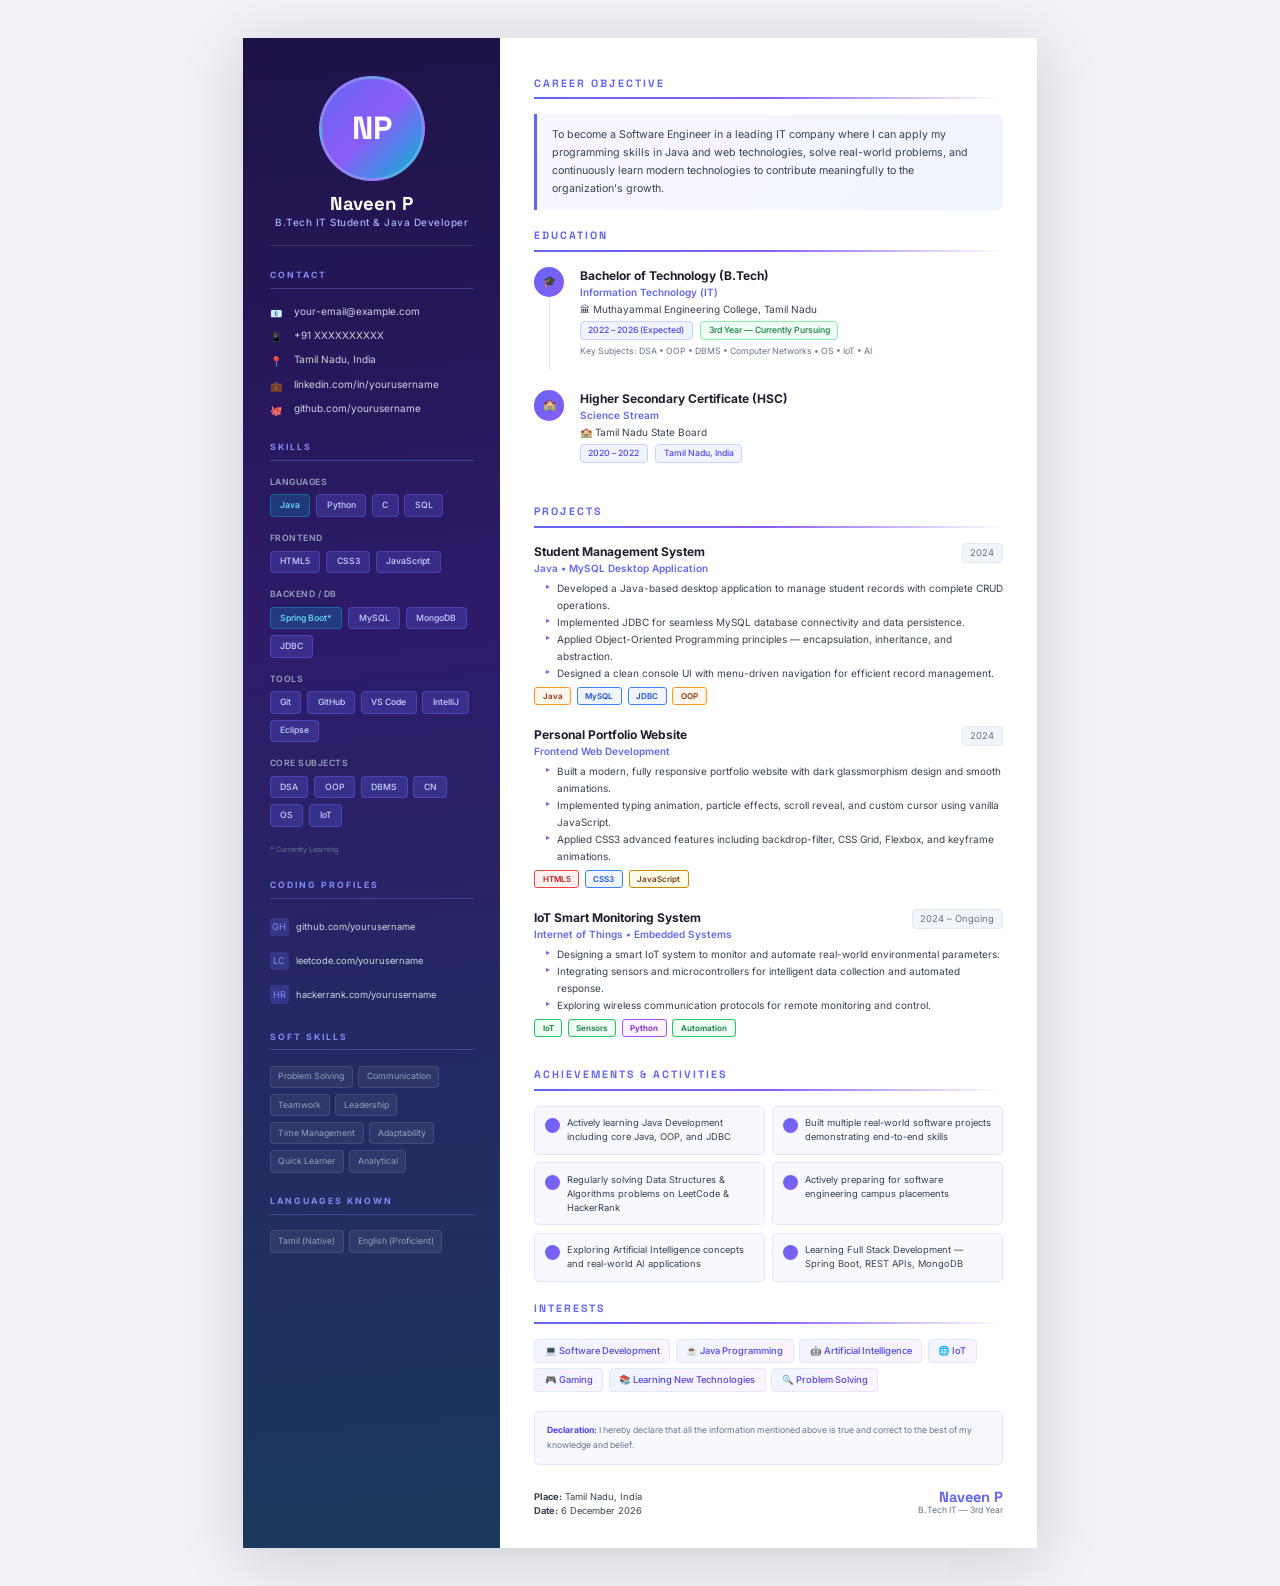
==== resume.html @ 9f5e2ce1 "Resume added" ====
<!DOCTYPE html>
<html lang="en">
<head>
  <meta charset="UTF-8" />
  <meta name="viewport" content="width=device-width, initial-scale=1.0" />
  <title>Naveen P — Resume</title>
  <link rel="preconnect" href="https://fonts.googleapis.com" />
  <link href="https://fonts.googleapis.com/css2?family=Inter:wght@300;400;500;600;700;800&family=Space+Grotesk:wght@500;600;700&display=swap" rel="stylesheet" />
  <style>
    /* ─── RESET ─── */
    *, *::before, *::after { box-sizing: border-box; margin: 0; padding: 0; }
    html { font-size: 10pt; -webkit-print-color-adjust: exact; print-color-adjust: exact; }

    body {
      font-family: 'Inter', sans-serif;
      background: #f0f2f8;
      color: #1e1e2e;
      line-height: 1.5;
    }

    /* ─── PRINT WRAPPER ─── */
    .page {
      width: 210mm;
      min-height: 297mm;
      margin: 0 auto;
      background: #ffffff;
      box-shadow: 0 10px 60px rgba(0,0,0,0.15);
      display: grid;
      grid-template-columns: 68mm 1fr;
    }

    /* ─── SIDEBAR ─── */
    .sidebar {
      background: linear-gradient(175deg, #1e1348 0%, #2d1b69 40%, #1a3a5c 100%);
      color: #e2e8f0;
      padding: 10mm 7mm;
      display: flex;
      flex-direction: column;
      gap: 6mm;
    }

    .sidebar-avatar {
      width: 28mm;
      height: 28mm;
      border-radius: 50%;
      background: linear-gradient(135deg, #6366f1, #8b5cf6, #06b6d4);
      display: flex;
      align-items: center;
      justify-content: center;
      font-family: 'Space Grotesk', sans-serif;
      font-size: 24pt;
      font-weight: 800;
      color: #fff;
      margin: 0 auto 3mm;
      border: 3px solid rgba(255,255,255,0.2);
    }

    .sidebar h1 {
      font-family: 'Space Grotesk', sans-serif;
      font-size: 14pt;
      font-weight: 700;
      color: #ffffff;
      text-align: center;
      line-height: 1.2;
    }
    .sidebar .tagline {
      text-align: center;
      font-size: 7.5pt;
      color: #a5b4fc;
      font-weight: 500;
      letter-spacing: 0.5px;
      padding-bottom: 4mm;
      border-bottom: 1px solid rgba(255,255,255,0.12);
    }

    /* Sidebar Section */
    .sb-section { display: flex; flex-direction: column; gap: 2mm; }
    .sb-title {
      font-size: 6.5pt;
      font-weight: 700;
      letter-spacing: 2px;
      text-transform: uppercase;
      color: #818cf8;
      padding-bottom: 1.5mm;
      border-bottom: 1px solid rgba(129,140,248,0.3);
      margin-bottom: 2mm;
    }

    /* Contact items */
    .contact-item {
      display: flex;
      align-items: flex-start;
      gap: 2.5mm;
      font-size: 7.5pt;
      color: #cbd5e1;
    }
    .contact-item .icon {
      width: 4mm;
      flex-shrink: 0;
      color: #818cf8;
      margin-top: 0.5mm;
    }

    /* Skill tags */
    .skill-group { margin-bottom: 2mm; }
    .skill-group-label {
      font-size: 6.5pt;
      color: #94a3b8;
      font-weight: 600;
      margin-bottom: 1.5mm;
      text-transform: uppercase;
      letter-spacing: 0.5px;
    }
    .skill-tags { display: flex; flex-wrap: wrap; gap: 1.5mm; }
    .skill-tag {
      background: rgba(99,102,241,0.25);
      border: 1px solid rgba(99,102,241,0.4);
      color: #c7d2fe;
      font-size: 6.5pt;
      padding: 1mm 2.5mm;
      border-radius: 4px;
      font-weight: 500;
    }
    .skill-tag.highlight {
      background: rgba(6,182,212,0.2);
      border-color: rgba(6,182,212,0.4);
      color: #67e8f9;
    }

    /* Profile links */
    .profile-link {
      display: flex;
      align-items: center;
      gap: 2mm;
      font-size: 7pt;
      color: #a5b4fc;
      text-decoration: none;
      padding: 1mm 0;
    }
    .profile-link .pl-icon {
      width: 5mm; height: 5mm;
      background: rgba(99,102,241,0.25);
      border-radius: 3px;
      display: flex; align-items: center; justify-content: center;
      font-size: 7pt;
      color: #818cf8;
      flex-shrink: 0;
    }
    .profile-link span { color: #cbd5e1; }

    /* Soft skills */
    .soft-list { display: flex; flex-wrap: wrap; gap: 1.5mm; }
    .soft-item {
      font-size: 6.5pt;
      color: #94a3b8;
      background: rgba(255,255,255,0.06);
      border: 1px solid rgba(255,255,255,0.1);
      padding: 1mm 2mm;
      border-radius: 4px;
    }

    /* ─── MAIN ─── */
    .main {
      padding: 10mm 9mm 8mm;
      display: flex;
      flex-direction: column;
      gap: 5mm;
    }

    /* Main section */
    .m-section { display: flex; flex-direction: column; gap: 2.5mm; }
    .m-title {
      font-family: 'Space Grotesk', sans-serif;
      font-size: 8pt;
      font-weight: 700;
      letter-spacing: 2px;
      text-transform: uppercase;
      color: #6366f1;
      padding-bottom: 1.5mm;
      border-bottom: 2px solid;
      border-image: linear-gradient(90deg, #6366f1, #8b5cf6, transparent) 1;
      margin-bottom: 1.5mm;
    }

    /* Objective */
    .objective-text {
      font-size: 8pt;
      color: #374151;
      line-height: 1.7;
      background: linear-gradient(135deg, #f8f7ff, #f0f4ff);
      border-left: 3px solid #6366f1;
      padding: 3mm 4mm;
      border-radius: 0 6px 6px 0;
    }

    /* Experience / Project items */
    .item { margin-bottom: 3mm; }
    .item-header {
      display: flex;
      justify-content: space-between;
      align-items: flex-start;
      margin-bottom: 1mm;
      gap: 2mm;
    }
    .item-title {
      font-size: 9pt;
      font-weight: 700;
      color: #1e1e2e;
    }
    .item-subtitle {
      font-size: 7.5pt;
      font-weight: 600;
      color: #6366f1;
    }
    .item-date {
      font-size: 7pt;
      color: #64748b;
      white-space: nowrap;
      background: #f1f5f9;
      border: 1px solid #e2e8f0;
      padding: 0.5mm 2mm;
      border-radius: 4px;
      flex-shrink: 0;
    }
    .item-desc {
      font-size: 7.5pt;
      color: #374151;
      line-height: 1.6;
      margin-bottom: 1.5mm;
    }
    .item-bullets { padding-left: 3mm; }
    .item-bullets li {
      font-size: 7.5pt;
      color: #374151;
      line-height: 1.7;
      list-style: none;
      position: relative;
      padding-left: 3mm;
    }
    .item-bullets li::before {
      content: '▸';
      position: absolute;
      left: 0;
      color: #6366f1;
      font-size: 6pt;
    }

    /* Tech tags on projects */
    .tech-row { display: flex; flex-wrap: wrap; gap: 1.5mm; margin-top: 1.5mm; }
    .tech-pill {
      font-size: 6pt;
      font-weight: 600;
      padding: 0.5mm 2mm;
      border-radius: 3px;
      border: 1px solid;
    }
    .tp-java   { background:#fff7ed; border-color:#f89820; color:#9a3412; }
    .tp-db     { background:#eff6ff; border-color:#3b82f6; color:#1d4ed8; }
    .tp-html   { background:#fff1f0; border-color:#ef4444; color:#b91c1c; }
    .tp-css    { background:#eff6ff; border-color:#3b82f6; color:#1d4ed8; }
    .tp-js     { background:#fefce8; border-color:#ca8a04; color:#713f12; }
    .tp-iot    { background:#f0fdf4; border-color:#22c55e; color:#15803d; }
    .tp-py     { background:#fdf4ff; border-color:#a855f7; color:#7e22ce; }

    /* Education */
    .edu-item { display: flex; gap: 4mm; margin-bottom: 3mm; }
    .edu-dot-col { display: flex; flex-direction: column; align-items: center; gap: 0; }
    .edu-dot {
      width: 8mm; height: 8mm; flex-shrink: 0;
      background: linear-gradient(135deg, #6366f1, #8b5cf6);
      border-radius: 50%;
      display: flex; align-items: center; justify-content: center;
      color: #fff; font-size: 8pt;
    }
    .edu-line { width: 1px; flex: 1; background: #e2e8f0; }
    .edu-content { flex: 1; padding-bottom: 3mm; }
    .edu-degree { font-size: 9pt; font-weight: 700; color: #1e1e2e; }
    .edu-dept { font-size: 7.5pt; font-weight: 600; color: #6366f1; }
    .edu-college { font-size: 7.5pt; color: #374151; margin-top: 0.5mm; }
    .edu-meta { display: flex; gap: 2mm; margin-top: 1mm; flex-wrap: wrap; }
    .edu-pill {
      font-size: 6.5pt; padding: 0.5mm 2mm;
      background: #f0f4ff; border: 1px solid #c7d2fe;
      border-radius: 4px; color: #4f46e5; font-weight: 500;
    }
    .edu-pill.active { background: #f0fdf4; border-color: #86efac; color: #15803d; }

    /* Achievements */
    .ach-grid { display: grid; grid-template-columns: 1fr 1fr; gap: 2mm; }
    .ach-item {
      display: flex; align-items: flex-start; gap: 2mm;
      background: #f8f9ff; border: 1px solid #e0e7ff;
      border-radius: 5px; padding: 2.5mm;
    }
    .ach-dot {
      width: 4mm; height: 4mm; flex-shrink: 0;
      background: linear-gradient(135deg, #6366f1, #8b5cf6);
      border-radius: 50%; margin-top: 0.5mm;
    }
    .ach-text { font-size: 7pt; color: #374151; line-height: 1.5; }

    /* Interests */
    .interest-tags { display: flex; flex-wrap: wrap; gap: 1.5mm; }
    .interest-tag {
      font-size: 7pt; padding: 1mm 2.5mm;
      background: linear-gradient(135deg, #f0f4ff, #fdf4ff);
      border: 1px solid #e0e7ff; border-radius: 4px;
      color: #4f46e5; font-weight: 500;
    }

    /* ─── PRINT STYLES ─── */
    @media print {
      body { background: none; }
      .page {
        width: 100%;
        min-height: auto;
        box-shadow: none;
        margin: 0;
      }
    }

    /* Screen preview */
    @media screen {
      body { padding: 10mm 0; }
    }
  </style>
</head>
<body>
<div class="page">

  <!-- ═══ SIDEBAR ═══ -->
  <aside class="sidebar">
    <!-- Avatar -->
    <div>
      <div class="sidebar-avatar">NP</div>
      <h1>Naveen P</h1>
      <p class="tagline">B.Tech IT Student &amp; Java Developer</p>
    </div>

    <!-- Contact -->
    <div class="sb-section">
      <div class="sb-title">Contact</div>
      <div class="contact-item">
        <span class="icon">📧</span>
        <span>your-email@example.com</span>
      </div>
      <div class="contact-item">
        <span class="icon">📱</span>
        <span>+91 XXXXXXXXXX</span>
      </div>
      <div class="contact-item">
        <span class="icon">📍</span>
        <span>Tamil Nadu, India</span>
      </div>
      <div class="contact-item">
        <span class="icon">💼</span>
        <span>linkedin.com/in/yourusername</span>
      </div>
      <div class="contact-item">
        <span class="icon">🐙</span>
        <span>github.com/yourusername</span>
      </div>
    </div>

    <!-- Skills -->
    <div class="sb-section">
      <div class="sb-title">Skills</div>
      <div class="skill-group">
        <div class="skill-group-label">Languages</div>
        <div class="skill-tags">
          <span class="skill-tag highlight">Java</span>
          <span class="skill-tag">Python</span>
          <span class="skill-tag">C</span>
          <span class="skill-tag">SQL</span>
        </div>
      </div>
      <div class="skill-group">
        <div class="skill-group-label">Frontend</div>
        <div class="skill-tags">
          <span class="skill-tag">HTML5</span>
          <span class="skill-tag">CSS3</span>
          <span class="skill-tag">JavaScript</span>
        </div>
      </div>
      <div class="skill-group">
        <div class="skill-group-label">Backend / DB</div>
        <div class="skill-tags">
          <span class="skill-tag highlight">Spring Boot*</span>
          <span class="skill-tag">MySQL</span>
          <span class="skill-tag">MongoDB</span>
          <span class="skill-tag">JDBC</span>
        </div>
      </div>
      <div class="skill-group">
        <div class="skill-group-label">Tools</div>
        <div class="skill-tags">
          <span class="skill-tag">Git</span>
          <span class="skill-tag">GitHub</span>
          <span class="skill-tag">VS Code</span>
          <span class="skill-tag">IntelliJ</span>
          <span class="skill-tag">Eclipse</span>
        </div>
      </div>
      <div class="skill-group">
        <div class="skill-group-label">Core Subjects</div>
        <div class="skill-tags">
          <span class="skill-tag">DSA</span>
          <span class="skill-tag">OOP</span>
          <span class="skill-tag">DBMS</span>
          <span class="skill-tag">CN</span>
          <span class="skill-tag">OS</span>
          <span class="skill-tag">IoT</span>
        </div>
      </div>
      <p style="font-size:5.5pt;color:#64748b;margin-top:1mm;">* Currently Learning</p>
    </div>

    <!-- Coding Profiles -->
    <div class="sb-section">
      <div class="sb-title">Coding Profiles</div>
      <div class="profile-link">
        <div class="pl-icon">GH</div>
        <span>github.com/yourusername</span>
      </div>
      <div class="profile-link">
        <div class="pl-icon">LC</div>
        <span>leetcode.com/yourusername</span>
      </div>
      <div class="profile-link">
        <div class="pl-icon">HR</div>
        <span>hackerrank.com/yourusername</span>
      </div>
    </div>

    <!-- Soft Skills -->
    <div class="sb-section">
      <div class="sb-title">Soft Skills</div>
      <div class="soft-list">
        <span class="soft-item">Problem Solving</span>
        <span class="soft-item">Communication</span>
        <span class="soft-item">Teamwork</span>
        <span class="soft-item">Leadership</span>
        <span class="soft-item">Time Management</span>
        <span class="soft-item">Adaptability</span>
        <span class="soft-item">Quick Learner</span>
        <span class="soft-item">Analytical</span>
      </div>
    </div>

    <!-- Languages Known -->
    <div class="sb-section">
      <div class="sb-title">Languages Known</div>
      <div class="soft-list">
        <span class="soft-item">Tamil (Native)</span>
        <span class="soft-item">English (Proficient)</span>
      </div>
    </div>
  </aside>

  <!-- ═══ MAIN CONTENT ═══ -->
  <main class="main">

    <!-- Objective -->
    <div class="m-section">
      <div class="m-title">Career Objective</div>
      <div class="objective-text">
        To become a Software Engineer in a leading IT company where I can apply my programming
        skills in Java and web technologies, solve real-world problems, and continuously learn
        modern technologies to contribute meaningfully to the organization's growth.
      </div>
    </div>

    <!-- Education -->
    <div class="m-section">
      <div class="m-title">Education</div>

      <div class="edu-item">
        <div class="edu-dot-col">
          <div class="edu-dot">🎓</div>
          <div class="edu-line"></div>
        </div>
        <div class="edu-content">
          <div class="edu-degree">Bachelor of Technology (B.Tech)</div>
          <div class="edu-dept">Information Technology (IT)</div>
          <div class="edu-college">🏛 Muthayammal Engineering College, Tamil Nadu</div>
          <div class="edu-meta">
            <span class="edu-pill">2022 – 2026 (Expected)</span>
            <span class="edu-pill active">3rd Year — Currently Pursuing</span>
          </div>
          <div class="edu-meta" style="margin-top:1.5mm;">
            <span style="font-size:6.5pt;color:#64748b;">Key Subjects: DSA &bull; OOP &bull; DBMS &bull; Computer Networks &bull; OS &bull; IoT &bull; AI</span>
          </div>
        </div>
      </div>

      <div class="edu-item">
        <div class="edu-dot-col">
          <div class="edu-dot">🏫</div>
        </div>
        <div class="edu-content">
          <div class="edu-degree">Higher Secondary Certificate (HSC)</div>
          <div class="edu-dept">Science Stream</div>
          <div class="edu-college">🏫 Tamil Nadu State Board</div>
          <div class="edu-meta">
            <span class="edu-pill">2020 – 2022</span>
            <span class="edu-pill">Tamil Nadu, India</span>
          </div>
        </div>
      </div>
    </div>

    <!-- Projects -->
    <div class="m-section">
      <div class="m-title">Projects</div>

      <div class="item">
        <div class="item-header">
          <div>
            <div class="item-title">Student Management System</div>
            <div class="item-subtitle">Java &bull; MySQL Desktop Application</div>
          </div>
          <span class="item-date">2024</span>
        </div>
        <ul class="item-bullets">
          <li>Developed a Java-based desktop application to manage student records with complete CRUD operations.</li>
          <li>Implemented JDBC for seamless MySQL database connectivity and data persistence.</li>
          <li>Applied Object-Oriented Programming principles — encapsulation, inheritance, and abstraction.</li>
          <li>Designed a clean console UI with menu-driven navigation for efficient record management.</li>
        </ul>
        <div class="tech-row">
          <span class="tech-pill tp-java">Java</span>
          <span class="tech-pill tp-db">MySQL</span>
          <span class="tech-pill tp-db">JDBC</span>
          <span class="tech-pill tp-java">OOP</span>
        </div>
      </div>

      <div class="item">
        <div class="item-header">
          <div>
            <div class="item-title">Personal Portfolio Website</div>
            <div class="item-subtitle">Frontend Web Development</div>
          </div>
          <span class="item-date">2024</span>
        </div>
        <ul class="item-bullets">
          <li>Built a modern, fully responsive portfolio website with dark glassmorphism design and smooth animations.</li>
          <li>Implemented typing animation, particle effects, scroll reveal, and custom cursor using vanilla JavaScript.</li>
          <li>Applied CSS3 advanced features including backdrop-filter, CSS Grid, Flexbox, and keyframe animations.</li>
        </ul>
        <div class="tech-row">
          <span class="tech-pill tp-html">HTML5</span>
          <span class="tech-pill tp-css">CSS3</span>
          <span class="tech-pill tp-js">JavaScript</span>
        </div>
      </div>

      <div class="item">
        <div class="item-header">
          <div>
            <div class="item-title">IoT Smart Monitoring System</div>
            <div class="item-subtitle">Internet of Things &bull; Embedded Systems</div>
          </div>
          <span class="item-date">2024 – Ongoing</span>
        </div>
        <ul class="item-bullets">
          <li>Designing a smart IoT system to monitor and automate real-world environmental parameters.</li>
          <li>Integrating sensors and microcontrollers for intelligent data collection and automated response.</li>
          <li>Exploring wireless communication protocols for remote monitoring and control.</li>
        </ul>
        <div class="tech-row">
          <span class="tech-pill tp-iot">IoT</span>
          <span class="tech-pill tp-iot">Sensors</span>
          <span class="tech-pill tp-py">Python</span>
          <span class="tech-pill tp-iot">Automation</span>
        </div>
      </div>
    </div>

    <!-- Achievements -->
    <div class="m-section">
      <div class="m-title">Achievements &amp; Activities</div>
      <div class="ach-grid">
        <div class="ach-item">
          <div class="ach-dot"></div>
          <div class="ach-text">Actively learning Java Development including core Java, OOP, and JDBC</div>
        </div>
        <div class="ach-item">
          <div class="ach-dot"></div>
          <div class="ach-text">Built multiple real-world software projects demonstrating end-to-end skills</div>
        </div>
        <div class="ach-item">
          <div class="ach-dot"></div>
          <div class="ach-text">Regularly solving Data Structures &amp; Algorithms problems on LeetCode &amp; HackerRank</div>
        </div>
        <div class="ach-item">
          <div class="ach-dot"></div>
          <div class="ach-text">Actively preparing for software engineering campus placements</div>
        </div>
        <div class="ach-item">
          <div class="ach-dot"></div>
          <div class="ach-text">Exploring Artificial Intelligence concepts and real-world AI applications</div>
        </div>
        <div class="ach-item">
          <div class="ach-dot"></div>
          <div class="ach-text">Learning Full Stack Development — Spring Boot, REST APIs, MongoDB</div>
        </div>
      </div>
    </div>

    <!-- Interests -->
    <div class="m-section">
      <div class="m-title">Interests</div>
      <div class="interest-tags">
        <span class="interest-tag">💻 Software Development</span>
        <span class="interest-tag">☕ Java Programming</span>
        <span class="interest-tag">🤖 Artificial Intelligence</span>
        <span class="interest-tag">🌐 IoT</span>
        <span class="interest-tag">🎮 Gaming</span>
        <span class="interest-tag">📚 Learning New Technologies</span>
        <span class="interest-tag">🔍 Problem Solving</span>
      </div>
    </div>

    <!-- Declaration -->
    <div class="m-section" style="margin-top:auto;">
      <div style="background:#f8f9ff;border:1px solid #e0e7ff;border-radius:5px;padding:3mm;font-size:6.5pt;color:#64748b;line-height:1.7;">
        <strong style="color:#4f46e5;">Declaration:</strong> I hereby declare that all the information mentioned above is true and correct to the best of my knowledge and belief.
      </div>
      <div style="display:flex;justify-content:space-between;margin-top:4mm;font-size:7pt;color:#374151;">
        <div>
          <strong>Place:</strong> Tamil Nadu, India<br/>
          <strong>Date:</strong> <span id="resumeDate"></span>
        </div>
        <div style="text-align:right;">
          <div style="font-family:'Space Grotesk',sans-serif;font-size:11pt;font-weight:700;color:#6366f1;line-height:1;">Naveen P</div>
          <div style="font-size:6.5pt;color:#64748b;">B.Tech IT — 3rd Year</div>
        </div>
      </div>
    </div>
  </main>

</div>

<script>
  // Set today's date
  const d = new Date();
  document.getElementById('resumeDate').textContent = d.toLocaleDateString('en-IN', {day:'numeric',month:'long',year:'numeric'});
</script>
</body>
</html>
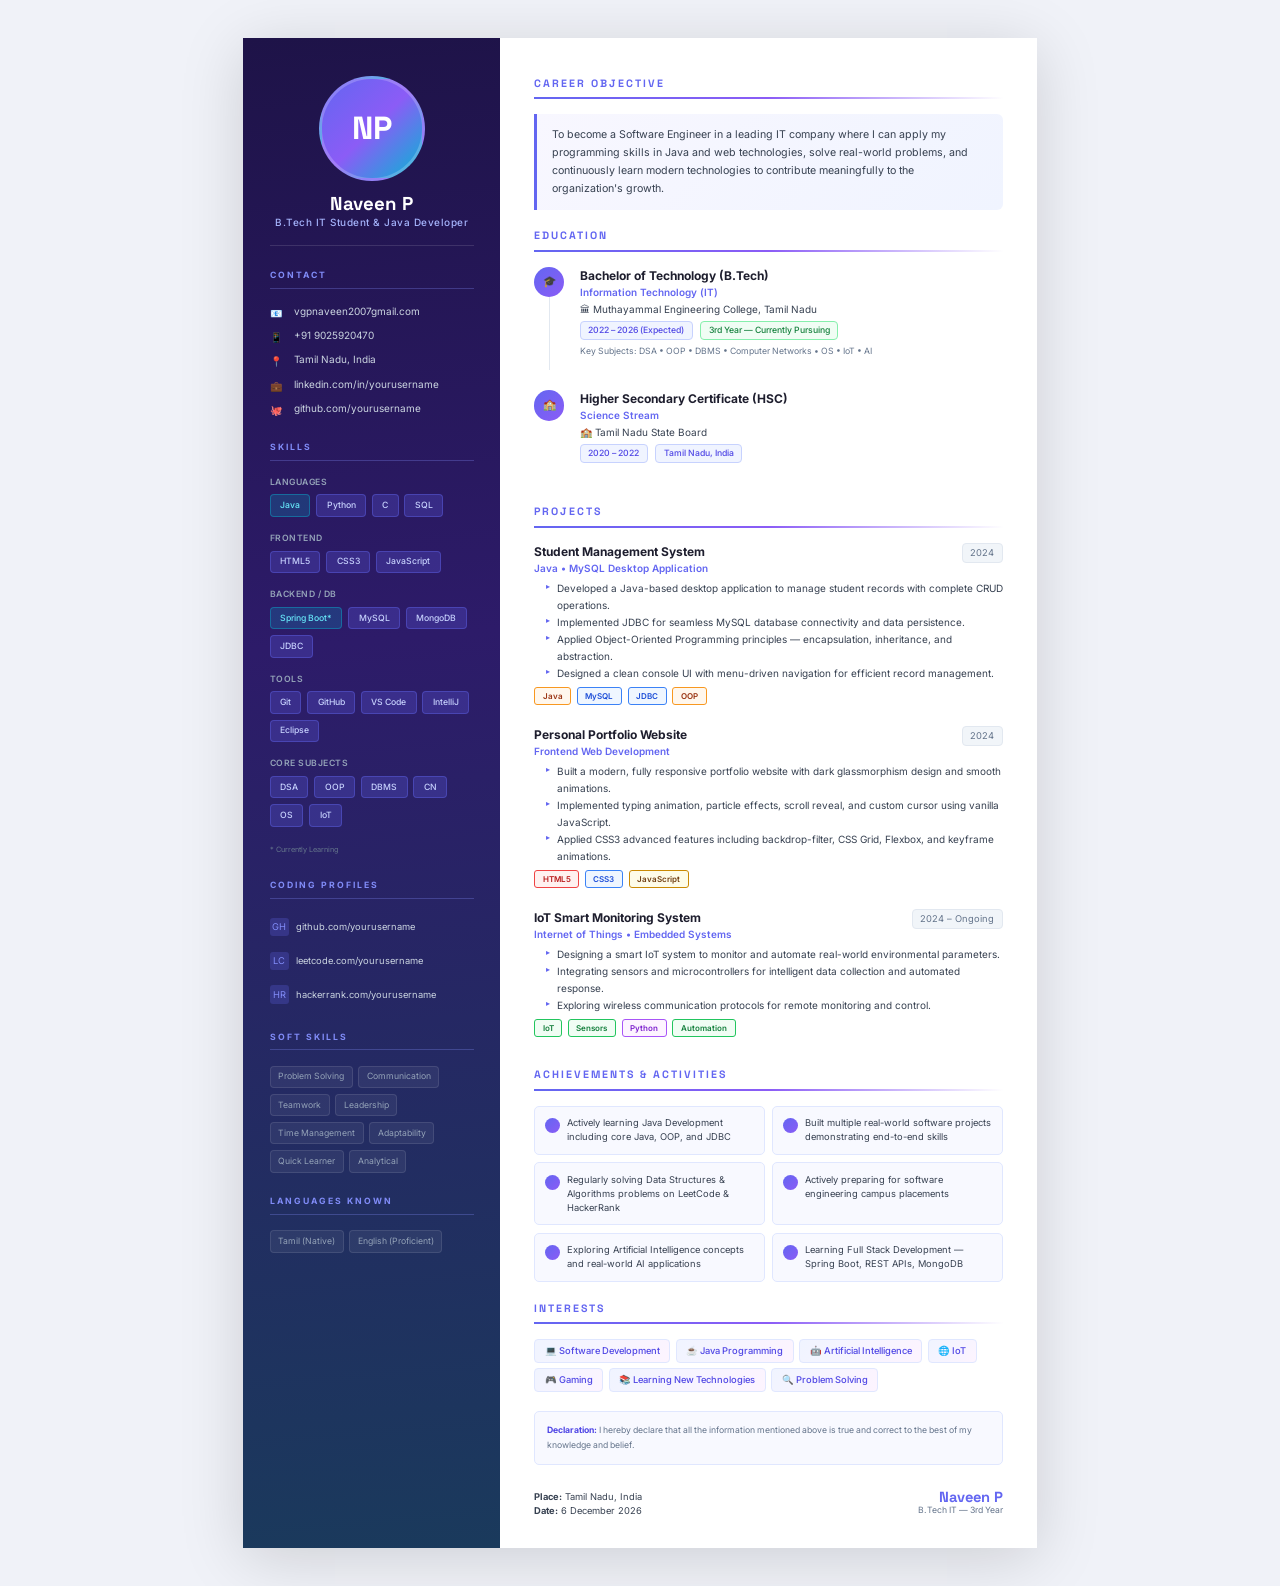
==== commit fefd045d: "Updated portfolio" ====
--- a/resume.html
+++ b/resume.html
@@ -1,15 +1,29 @@
 <!DOCTYPE html>
 <html lang="en">
+
 <head>
   <meta charset="UTF-8" />
   <meta name="viewport" content="width=device-width, initial-scale=1.0" />
   <title>Naveen P — Resume</title>
   <link rel="preconnect" href="https://fonts.googleapis.com" />
-  <link href="https://fonts.googleapis.com/css2?family=Inter:wght@300;400;500;600;700;800&family=Space+Grotesk:wght@500;600;700&display=swap" rel="stylesheet" />
+  <link
+    href="https://fonts.googleapis.com/css2?family=Inter:wght@300;400;500;600;700;800&family=Space+Grotesk:wght@500;600;700&display=swap"
+    rel="stylesheet" />
   <style>
     /* ─── RESET ─── */
-    *, *::before, *::after { box-sizing: border-box; margin: 0; padding: 0; }
-    html { font-size: 10pt; -webkit-print-color-adjust: exact; print-color-adjust: exact; }
+    *,
+    *::before,
+    *::after {
+      box-sizing: border-box;
+      margin: 0;
+      padding: 0;
+    }
+
+    html {
+      font-size: 10pt;
+      -webkit-print-color-adjust: exact;
+      print-color-adjust: exact;
+    }
 
     body {
       font-family: 'Inter', sans-serif;
@@ -24,7 +38,7 @@
       min-height: 297mm;
       margin: 0 auto;
       background: #ffffff;
-      box-shadow: 0 10px 60px rgba(0,0,0,0.15);
+      box-shadow: 0 10px 60px rgba(0, 0, 0, 0.15);
       display: grid;
       grid-template-columns: 68mm 1fr;
     }
@@ -52,7 +66,7 @@
       font-weight: 800;
       color: #fff;
       margin: 0 auto 3mm;
-      border: 3px solid rgba(255,255,255,0.2);
+      border: 3px solid rgba(255, 255, 255, 0.2);
     }
 
     .sidebar h1 {
@@ -63,6 +77,7 @@
       text-align: center;
       line-height: 1.2;
     }
+
     .sidebar .tagline {
       text-align: center;
       font-size: 7.5pt;
@@ -70,11 +85,16 @@
       font-weight: 500;
       letter-spacing: 0.5px;
       padding-bottom: 4mm;
-      border-bottom: 1px solid rgba(255,255,255,0.12);
+      border-bottom: 1px solid rgba(255, 255, 255, 0.12);
     }
 
     /* Sidebar Section */
-    .sb-section { display: flex; flex-direction: column; gap: 2mm; }
+    .sb-section {
+      display: flex;
+      flex-direction: column;
+      gap: 2mm;
+    }
+
     .sb-title {
       font-size: 6.5pt;
       font-weight: 700;
@@ -82,7 +102,7 @@
       text-transform: uppercase;
       color: #818cf8;
       padding-bottom: 1.5mm;
-      border-bottom: 1px solid rgba(129,140,248,0.3);
+      border-bottom: 1px solid rgba(129, 140, 248, 0.3);
       margin-bottom: 2mm;
     }
 
@@ -94,6 +114,7 @@
       font-size: 7.5pt;
       color: #cbd5e1;
     }
+
     .contact-item .icon {
       width: 4mm;
       flex-shrink: 0;
@@ -102,7 +123,10 @@
     }
 
     /* Skill tags */
-    .skill-group { margin-bottom: 2mm; }
+    .skill-group {
+      margin-bottom: 2mm;
+    }
+
     .skill-group-label {
       font-size: 6.5pt;
       color: #94a3b8;
@@ -111,19 +135,26 @@
       text-transform: uppercase;
       letter-spacing: 0.5px;
     }
-    .skill-tags { display: flex; flex-wrap: wrap; gap: 1.5mm; }
+
+    .skill-tags {
+      display: flex;
+      flex-wrap: wrap;
+      gap: 1.5mm;
+    }
+
     .skill-tag {
-      background: rgba(99,102,241,0.25);
-      border: 1px solid rgba(99,102,241,0.4);
+      background: rgba(99, 102, 241, 0.25);
+      border: 1px solid rgba(99, 102, 241, 0.4);
       color: #c7d2fe;
       font-size: 6.5pt;
       padding: 1mm 2.5mm;
       border-radius: 4px;
       font-weight: 500;
     }
+
     .skill-tag.highlight {
-      background: rgba(6,182,212,0.2);
-      border-color: rgba(6,182,212,0.4);
+      background: rgba(6, 182, 212, 0.2);
+      border-color: rgba(6, 182, 212, 0.4);
       color: #67e8f9;
     }
 
@@ -137,24 +168,36 @@
       text-decoration: none;
       padding: 1mm 0;
     }
+
     .profile-link .pl-icon {
-      width: 5mm; height: 5mm;
-      background: rgba(99,102,241,0.25);
+      width: 5mm;
+      height: 5mm;
+      background: rgba(99, 102, 241, 0.25);
       border-radius: 3px;
-      display: flex; align-items: center; justify-content: center;
+      display: flex;
+      align-items: center;
+      justify-content: center;
       font-size: 7pt;
       color: #818cf8;
       flex-shrink: 0;
     }
-    .profile-link span { color: #cbd5e1; }
+
+    .profile-link span {
+      color: #cbd5e1;
+    }
 
     /* Soft skills */
-    .soft-list { display: flex; flex-wrap: wrap; gap: 1.5mm; }
+    .soft-list {
+      display: flex;
+      flex-wrap: wrap;
+      gap: 1.5mm;
+    }
+
     .soft-item {
       font-size: 6.5pt;
       color: #94a3b8;
-      background: rgba(255,255,255,0.06);
-      border: 1px solid rgba(255,255,255,0.1);
+      background: rgba(255, 255, 255, 0.06);
+      border: 1px solid rgba(255, 255, 255, 0.1);
       padding: 1mm 2mm;
       border-radius: 4px;
     }
@@ -168,7 +211,12 @@
     }
 
     /* Main section */
-    .m-section { display: flex; flex-direction: column; gap: 2.5mm; }
+    .m-section {
+      display: flex;
+      flex-direction: column;
+      gap: 2.5mm;
+    }
+
     .m-title {
       font-family: 'Space Grotesk', sans-serif;
       font-size: 8pt;
@@ -194,7 +242,10 @@
     }
 
     /* Experience / Project items */
-    .item { margin-bottom: 3mm; }
+    .item {
+      margin-bottom: 3mm;
+    }
+
     .item-header {
       display: flex;
       justify-content: space-between;
@@ -202,16 +253,19 @@
       margin-bottom: 1mm;
       gap: 2mm;
     }
+
     .item-title {
       font-size: 9pt;
       font-weight: 700;
       color: #1e1e2e;
     }
+
     .item-subtitle {
       font-size: 7.5pt;
       font-weight: 600;
       color: #6366f1;
     }
+
     .item-date {
       font-size: 7pt;
       color: #64748b;
@@ -222,13 +276,18 @@
       border-radius: 4px;
       flex-shrink: 0;
     }
+
     .item-desc {
       font-size: 7.5pt;
       color: #374151;
       line-height: 1.6;
       margin-bottom: 1.5mm;
     }
-    .item-bullets { padding-left: 3mm; }
+
+    .item-bullets {
+      padding-left: 3mm;
+    }
+
     .item-bullets li {
       font-size: 7.5pt;
       color: #374151;
@@ -237,6 +296,7 @@
       position: relative;
       padding-left: 3mm;
     }
+
     .item-bullets li::before {
       content: '▸';
       position: absolute;
@@ -246,7 +306,13 @@
     }
 
     /* Tech tags on projects */
-    .tech-row { display: flex; flex-wrap: wrap; gap: 1.5mm; margin-top: 1.5mm; }
+    .tech-row {
+      display: flex;
+      flex-wrap: wrap;
+      gap: 1.5mm;
+      margin-top: 1.5mm;
+    }
+
     .tech-pill {
       font-size: 6pt;
       font-weight: 600;
@@ -254,63 +320,183 @@
       border-radius: 3px;
       border: 1px solid;
     }
-    .tp-java   { background:#fff7ed; border-color:#f89820; color:#9a3412; }
-    .tp-db     { background:#eff6ff; border-color:#3b82f6; color:#1d4ed8; }
-    .tp-html   { background:#fff1f0; border-color:#ef4444; color:#b91c1c; }
-    .tp-css    { background:#eff6ff; border-color:#3b82f6; color:#1d4ed8; }
-    .tp-js     { background:#fefce8; border-color:#ca8a04; color:#713f12; }
-    .tp-iot    { background:#f0fdf4; border-color:#22c55e; color:#15803d; }
-    .tp-py     { background:#fdf4ff; border-color:#a855f7; color:#7e22ce; }
+
+    .tp-java {
+      background: #fff7ed;
+      border-color: #f89820;
+      color: #9a3412;
+    }
+
+    .tp-db {
+      background: #eff6ff;
+      border-color: #3b82f6;
+      color: #1d4ed8;
+    }
+
+    .tp-html {
+      background: #fff1f0;
+      border-color: #ef4444;
+      color: #b91c1c;
+    }
+
+    .tp-css {
+      background: #eff6ff;
+      border-color: #3b82f6;
+      color: #1d4ed8;
+    }
+
+    .tp-js {
+      background: #fefce8;
+      border-color: #ca8a04;
+      color: #713f12;
+    }
+
+    .tp-iot {
+      background: #f0fdf4;
+      border-color: #22c55e;
+      color: #15803d;
+    }
+
+    .tp-py {
+      background: #fdf4ff;
+      border-color: #a855f7;
+      color: #7e22ce;
+    }
 
     /* Education */
-    .edu-item { display: flex; gap: 4mm; margin-bottom: 3mm; }
-    .edu-dot-col { display: flex; flex-direction: column; align-items: center; gap: 0; }
+    .edu-item {
+      display: flex;
+      gap: 4mm;
+      margin-bottom: 3mm;
+    }
+
+    .edu-dot-col {
+      display: flex;
+      flex-direction: column;
+      align-items: center;
+      gap: 0;
+    }
+
     .edu-dot {
-      width: 8mm; height: 8mm; flex-shrink: 0;
+      width: 8mm;
+      height: 8mm;
+      flex-shrink: 0;
       background: linear-gradient(135deg, #6366f1, #8b5cf6);
       border-radius: 50%;
-      display: flex; align-items: center; justify-content: center;
-      color: #fff; font-size: 8pt;
-    }
-    .edu-line { width: 1px; flex: 1; background: #e2e8f0; }
-    .edu-content { flex: 1; padding-bottom: 3mm; }
-    .edu-degree { font-size: 9pt; font-weight: 700; color: #1e1e2e; }
-    .edu-dept { font-size: 7.5pt; font-weight: 600; color: #6366f1; }
-    .edu-college { font-size: 7.5pt; color: #374151; margin-top: 0.5mm; }
-    .edu-meta { display: flex; gap: 2mm; margin-top: 1mm; flex-wrap: wrap; }
+      display: flex;
+      align-items: center;
+      justify-content: center;
+      color: #fff;
+      font-size: 8pt;
+    }
+
+    .edu-line {
+      width: 1px;
+      flex: 1;
+      background: #e2e8f0;
+    }
+
+    .edu-content {
+      flex: 1;
+      padding-bottom: 3mm;
+    }
+
+    .edu-degree {
+      font-size: 9pt;
+      font-weight: 700;
+      color: #1e1e2e;
+    }
+
+    .edu-dept {
+      font-size: 7.5pt;
+      font-weight: 600;
+      color: #6366f1;
+    }
+
+    .edu-college {
+      font-size: 7.5pt;
+      color: #374151;
+      margin-top: 0.5mm;
+    }
+
+    .edu-meta {
+      display: flex;
+      gap: 2mm;
+      margin-top: 1mm;
+      flex-wrap: wrap;
+    }
+
     .edu-pill {
-      font-size: 6.5pt; padding: 0.5mm 2mm;
-      background: #f0f4ff; border: 1px solid #c7d2fe;
-      border-radius: 4px; color: #4f46e5; font-weight: 500;
-    }
-    .edu-pill.active { background: #f0fdf4; border-color: #86efac; color: #15803d; }
+      font-size: 6.5pt;
+      padding: 0.5mm 2mm;
+      background: #f0f4ff;
+      border: 1px solid #c7d2fe;
+      border-radius: 4px;
+      color: #4f46e5;
+      font-weight: 500;
+    }
+
+    .edu-pill.active {
+      background: #f0fdf4;
+      border-color: #86efac;
+      color: #15803d;
+    }
 
     /* Achievements */
-    .ach-grid { display: grid; grid-template-columns: 1fr 1fr; gap: 2mm; }
+    .ach-grid {
+      display: grid;
+      grid-template-columns: 1fr 1fr;
+      gap: 2mm;
+    }
+
     .ach-item {
-      display: flex; align-items: flex-start; gap: 2mm;
-      background: #f8f9ff; border: 1px solid #e0e7ff;
-      border-radius: 5px; padding: 2.5mm;
-    }
+      display: flex;
+      align-items: flex-start;
+      gap: 2mm;
+      background: #f8f9ff;
+      border: 1px solid #e0e7ff;
+      border-radius: 5px;
+      padding: 2.5mm;
+    }
+
     .ach-dot {
-      width: 4mm; height: 4mm; flex-shrink: 0;
+      width: 4mm;
+      height: 4mm;
+      flex-shrink: 0;
       background: linear-gradient(135deg, #6366f1, #8b5cf6);
-      border-radius: 50%; margin-top: 0.5mm;
-    }
-    .ach-text { font-size: 7pt; color: #374151; line-height: 1.5; }
+      border-radius: 50%;
+      margin-top: 0.5mm;
+    }
+
+    .ach-text {
+      font-size: 7pt;
+      color: #374151;
+      line-height: 1.5;
+    }
 
     /* Interests */
-    .interest-tags { display: flex; flex-wrap: wrap; gap: 1.5mm; }
+    .interest-tags {
+      display: flex;
+      flex-wrap: wrap;
+      gap: 1.5mm;
+    }
+
     .interest-tag {
-      font-size: 7pt; padding: 1mm 2.5mm;
+      font-size: 7pt;
+      padding: 1mm 2.5mm;
       background: linear-gradient(135deg, #f0f4ff, #fdf4ff);
-      border: 1px solid #e0e7ff; border-radius: 4px;
-      color: #4f46e5; font-weight: 500;
+      border: 1px solid #e0e7ff;
+      border-radius: 4px;
+      color: #4f46e5;
+      font-weight: 500;
     }
 
     /* ─── PRINT STYLES ─── */
     @media print {
-      body { background: none; }
+      body {
+        background: none;
+      }
+
       .page {
         width: 100%;
         min-height: auto;
@@ -321,331 +507,344 @@
 
     /* Screen preview */
     @media screen {
-      body { padding: 10mm 0; }
+      body {
+        padding: 10mm 0;
+      }
     }
   </style>
 </head>
+
 <body>
-<div class="page">
-
-  <!-- ═══ SIDEBAR ═══ -->
-  <aside class="sidebar">
-    <!-- Avatar -->
-    <div>
-      <div class="sidebar-avatar">NP</div>
-      <h1>Naveen P</h1>
-      <p class="tagline">B.Tech IT Student &amp; Java Developer</p>
-    </div>
-
-    <!-- Contact -->
-    <div class="sb-section">
-      <div class="sb-title">Contact</div>
-      <div class="contact-item">
-        <span class="icon">📧</span>
-        <span>your-email@example.com</span>
-      </div>
-      <div class="contact-item">
-        <span class="icon">📱</span>
-        <span>+91 XXXXXXXXXX</span>
-      </div>
-      <div class="contact-item">
-        <span class="icon">📍</span>
-        <span>Tamil Nadu, India</span>
-      </div>
-      <div class="contact-item">
-        <span class="icon">💼</span>
-        <span>linkedin.com/in/yourusername</span>
-      </div>
-      <div class="contact-item">
-        <span class="icon">🐙</span>
-        <span>github.com/yourusername</span>
-      </div>
-    </div>
-
-    <!-- Skills -->
-    <div class="sb-section">
-      <div class="sb-title">Skills</div>
-      <div class="skill-group">
-        <div class="skill-group-label">Languages</div>
-        <div class="skill-tags">
-          <span class="skill-tag highlight">Java</span>
-          <span class="skill-tag">Python</span>
-          <span class="skill-tag">C</span>
-          <span class="skill-tag">SQL</span>
-        </div>
-      </div>
-      <div class="skill-group">
-        <div class="skill-group-label">Frontend</div>
-        <div class="skill-tags">
-          <span class="skill-tag">HTML5</span>
-          <span class="skill-tag">CSS3</span>
-          <span class="skill-tag">JavaScript</span>
-        </div>
-      </div>
-      <div class="skill-group">
-        <div class="skill-group-label">Backend / DB</div>
-        <div class="skill-tags">
-          <span class="skill-tag highlight">Spring Boot*</span>
-          <span class="skill-tag">MySQL</span>
-          <span class="skill-tag">MongoDB</span>
-          <span class="skill-tag">JDBC</span>
-        </div>
-      </div>
-      <div class="skill-group">
-        <div class="skill-group-label">Tools</div>
-        <div class="skill-tags">
-          <span class="skill-tag">Git</span>
-          <span class="skill-tag">GitHub</span>
-          <span class="skill-tag">VS Code</span>
-          <span class="skill-tag">IntelliJ</span>
-          <span class="skill-tag">Eclipse</span>
-        </div>
-      </div>
-      <div class="skill-group">
-        <div class="skill-group-label">Core Subjects</div>
-        <div class="skill-tags">
-          <span class="skill-tag">DSA</span>
-          <span class="skill-tag">OOP</span>
-          <span class="skill-tag">DBMS</span>
-          <span class="skill-tag">CN</span>
-          <span class="skill-tag">OS</span>
-          <span class="skill-tag">IoT</span>
-        </div>
-      </div>
-      <p style="font-size:5.5pt;color:#64748b;margin-top:1mm;">* Currently Learning</p>
-    </div>
-
-    <!-- Coding Profiles -->
-    <div class="sb-section">
-      <div class="sb-title">Coding Profiles</div>
-      <div class="profile-link">
-        <div class="pl-icon">GH</div>
-        <span>github.com/yourusername</span>
-      </div>
-      <div class="profile-link">
-        <div class="pl-icon">LC</div>
-        <span>leetcode.com/yourusername</span>
-      </div>
-      <div class="profile-link">
-        <div class="pl-icon">HR</div>
-        <span>hackerrank.com/yourusername</span>
-      </div>
-    </div>
-
-    <!-- Soft Skills -->
-    <div class="sb-section">
-      <div class="sb-title">Soft Skills</div>
-      <div class="soft-list">
-        <span class="soft-item">Problem Solving</span>
-        <span class="soft-item">Communication</span>
-        <span class="soft-item">Teamwork</span>
-        <span class="soft-item">Leadership</span>
-        <span class="soft-item">Time Management</span>
-        <span class="soft-item">Adaptability</span>
-        <span class="soft-item">Quick Learner</span>
-        <span class="soft-item">Analytical</span>
-      </div>
-    </div>
-
-    <!-- Languages Known -->
-    <div class="sb-section">
-      <div class="sb-title">Languages Known</div>
-      <div class="soft-list">
-        <span class="soft-item">Tamil (Native)</span>
-        <span class="soft-item">English (Proficient)</span>
-      </div>
-    </div>
-  </aside>
-
-  <!-- ═══ MAIN CONTENT ═══ -->
-  <main class="main">
-
-    <!-- Objective -->
-    <div class="m-section">
-      <div class="m-title">Career Objective</div>
-      <div class="objective-text">
-        To become a Software Engineer in a leading IT company where I can apply my programming
-        skills in Java and web technologies, solve real-world problems, and continuously learn
-        modern technologies to contribute meaningfully to the organization's growth.
-      </div>
-    </div>
-
-    <!-- Education -->
-    <div class="m-section">
-      <div class="m-title">Education</div>
-
-      <div class="edu-item">
-        <div class="edu-dot-col">
-          <div class="edu-dot">🎓</div>
-          <div class="edu-line"></div>
-        </div>
-        <div class="edu-content">
-          <div class="edu-degree">Bachelor of Technology (B.Tech)</div>
-          <div class="edu-dept">Information Technology (IT)</div>
-          <div class="edu-college">🏛 Muthayammal Engineering College, Tamil Nadu</div>
-          <div class="edu-meta">
-            <span class="edu-pill">2022 – 2026 (Expected)</span>
-            <span class="edu-pill active">3rd Year — Currently Pursuing</span>
-          </div>
-          <div class="edu-meta" style="margin-top:1.5mm;">
-            <span style="font-size:6.5pt;color:#64748b;">Key Subjects: DSA &bull; OOP &bull; DBMS &bull; Computer Networks &bull; OS &bull; IoT &bull; AI</span>
-          </div>
-        </div>
-      </div>
-
-      <div class="edu-item">
-        <div class="edu-dot-col">
-          <div class="edu-dot">🏫</div>
-        </div>
-        <div class="edu-content">
-          <div class="edu-degree">Higher Secondary Certificate (HSC)</div>
-          <div class="edu-dept">Science Stream</div>
-          <div class="edu-college">🏫 Tamil Nadu State Board</div>
-          <div class="edu-meta">
-            <span class="edu-pill">2020 – 2022</span>
-            <span class="edu-pill">Tamil Nadu, India</span>
-          </div>
-        </div>
-      </div>
-    </div>
-
-    <!-- Projects -->
-    <div class="m-section">
-      <div class="m-title">Projects</div>
-
-      <div class="item">
-        <div class="item-header">
+  <div class="page">
+
+    <!-- ═══ SIDEBAR ═══ -->
+    <aside class="sidebar">
+      <!-- Avatar -->
+      <div>
+        <div class="sidebar-avatar">NP</div>
+        <h1>Naveen P</h1>
+        <p class="tagline">B.Tech IT Student &amp; Java Developer</p>
+      </div>
+
+      <!-- Contact -->
+      <div class="sb-section">
+        <div class="sb-title">Contact</div>
+        <div class="contact-item">
+          <span class="icon">📧</span>
+          <span>vgpnaveen2007gmail.com</span>
+        </div>
+        <div class="contact-item">
+          <span class="icon">📱</span>
+          <span>+91 9025920470</span>
+        </div>
+        <div class="contact-item">
+          <span class="icon">📍</span>
+          <span>Tamil Nadu, India</span>
+        </div>
+        <div class="contact-item">
+          <span class="icon">💼</span>
+          <span>linkedin.com/in/yourusername</span>
+        </div>
+        <div class="contact-item">
+          <span class="icon">🐙</span>
+          <span>github.com/yourusername</span>
+        </div>
+      </div>
+
+      <!-- Skills -->
+      <div class="sb-section">
+        <div class="sb-title">Skills</div>
+        <div class="skill-group">
+          <div class="skill-group-label">Languages</div>
+          <div class="skill-tags">
+            <span class="skill-tag highlight">Java</span>
+            <span class="skill-tag">Python</span>
+            <span class="skill-tag">C</span>
+            <span class="skill-tag">SQL</span>
+          </div>
+        </div>
+        <div class="skill-group">
+          <div class="skill-group-label">Frontend</div>
+          <div class="skill-tags">
+            <span class="skill-tag">HTML5</span>
+            <span class="skill-tag">CSS3</span>
+            <span class="skill-tag">JavaScript</span>
+          </div>
+        </div>
+        <div class="skill-group">
+          <div class="skill-group-label">Backend / DB</div>
+          <div class="skill-tags">
+            <span class="skill-tag highlight">Spring Boot*</span>
+            <span class="skill-tag">MySQL</span>
+            <span class="skill-tag">MongoDB</span>
+            <span class="skill-tag">JDBC</span>
+          </div>
+        </div>
+        <div class="skill-group">
+          <div class="skill-group-label">Tools</div>
+          <div class="skill-tags">
+            <span class="skill-tag">Git</span>
+            <span class="skill-tag">GitHub</span>
+            <span class="skill-tag">VS Code</span>
+            <span class="skill-tag">IntelliJ</span>
+            <span class="skill-tag">Eclipse</span>
+          </div>
+        </div>
+        <div class="skill-group">
+          <div class="skill-group-label">Core Subjects</div>
+          <div class="skill-tags">
+            <span class="skill-tag">DSA</span>
+            <span class="skill-tag">OOP</span>
+            <span class="skill-tag">DBMS</span>
+            <span class="skill-tag">CN</span>
+            <span class="skill-tag">OS</span>
+            <span class="skill-tag">IoT</span>
+          </div>
+        </div>
+        <p style="font-size:5.5pt;color:#64748b;margin-top:1mm;">* Currently Learning</p>
+      </div>
+
+      <!-- Coding Profiles -->
+      <div class="sb-section">
+        <div class="sb-title">Coding Profiles</div>
+        <div class="profile-link">
+          <div class="pl-icon">GH</div>
+          <span>github.com/yourusername</span>
+        </div>
+        <div class="profile-link">
+          <div class="pl-icon">LC</div>
+          <span>leetcode.com/yourusername</span>
+        </div>
+        <div class="profile-link">
+          <div class="pl-icon">HR</div>
+          <span>hackerrank.com/yourusername</span>
+        </div>
+      </div>
+
+      <!-- Soft Skills -->
+      <div class="sb-section">
+        <div class="sb-title">Soft Skills</div>
+        <div class="soft-list">
+          <span class="soft-item">Problem Solving</span>
+          <span class="soft-item">Communication</span>
+          <span class="soft-item">Teamwork</span>
+          <span class="soft-item">Leadership</span>
+          <span class="soft-item">Time Management</span>
+          <span class="soft-item">Adaptability</span>
+          <span class="soft-item">Quick Learner</span>
+          <span class="soft-item">Analytical</span>
+        </div>
+      </div>
+
+      <!-- Languages Known -->
+      <div class="sb-section">
+        <div class="sb-title">Languages Known</div>
+        <div class="soft-list">
+          <span class="soft-item">Tamil (Native)</span>
+          <span class="soft-item">English (Proficient)</span>
+        </div>
+      </div>
+    </aside>
+
+    <!-- ═══ MAIN CONTENT ═══ -->
+    <main class="main">
+
+      <!-- Objective -->
+      <div class="m-section">
+        <div class="m-title">Career Objective</div>
+        <div class="objective-text">
+          To become a Software Engineer in a leading IT company where I can apply my programming
+          skills in Java and web technologies, solve real-world problems, and continuously learn
+          modern technologies to contribute meaningfully to the organization's growth.
+        </div>
+      </div>
+
+      <!-- Education -->
+      <div class="m-section">
+        <div class="m-title">Education</div>
+
+        <div class="edu-item">
+          <div class="edu-dot-col">
+            <div class="edu-dot">🎓</div>
+            <div class="edu-line"></div>
+          </div>
+          <div class="edu-content">
+            <div class="edu-degree">Bachelor of Technology (B.Tech)</div>
+            <div class="edu-dept">Information Technology (IT)</div>
+            <div class="edu-college">🏛 Muthayammal Engineering College, Tamil Nadu</div>
+            <div class="edu-meta">
+              <span class="edu-pill">2022 – 2026 (Expected)</span>
+              <span class="edu-pill active">3rd Year — Currently Pursuing</span>
+            </div>
+            <div class="edu-meta" style="margin-top:1.5mm;">
+              <span style="font-size:6.5pt;color:#64748b;">Key Subjects: DSA &bull; OOP &bull; DBMS &bull; Computer
+                Networks &bull; OS &bull; IoT &bull; AI</span>
+            </div>
+          </div>
+        </div>
+
+        <div class="edu-item">
+          <div class="edu-dot-col">
+            <div class="edu-dot">🏫</div>
+          </div>
+          <div class="edu-content">
+            <div class="edu-degree">Higher Secondary Certificate (HSC)</div>
+            <div class="edu-dept">Science Stream</div>
+            <div class="edu-college">🏫 Tamil Nadu State Board</div>
+            <div class="edu-meta">
+              <span class="edu-pill">2020 – 2022</span>
+              <span class="edu-pill">Tamil Nadu, India</span>
+            </div>
+          </div>
+        </div>
+      </div>
+
+      <!-- Projects -->
+      <div class="m-section">
+        <div class="m-title">Projects</div>
+
+        <div class="item">
+          <div class="item-header">
+            <div>
+              <div class="item-title">Student Management System</div>
+              <div class="item-subtitle">Java &bull; MySQL Desktop Application</div>
+            </div>
+            <span class="item-date">2024</span>
+          </div>
+          <ul class="item-bullets">
+            <li>Developed a Java-based desktop application to manage student records with complete CRUD operations.</li>
+            <li>Implemented JDBC for seamless MySQL database connectivity and data persistence.</li>
+            <li>Applied Object-Oriented Programming principles — encapsulation, inheritance, and abstraction.</li>
+            <li>Designed a clean console UI with menu-driven navigation for efficient record management.</li>
+          </ul>
+          <div class="tech-row">
+            <span class="tech-pill tp-java">Java</span>
+            <span class="tech-pill tp-db">MySQL</span>
+            <span class="tech-pill tp-db">JDBC</span>
+            <span class="tech-pill tp-java">OOP</span>
+          </div>
+        </div>
+
+        <div class="item">
+          <div class="item-header">
+            <div>
+              <div class="item-title">Personal Portfolio Website</div>
+              <div class="item-subtitle">Frontend Web Development</div>
+            </div>
+            <span class="item-date">2024</span>
+          </div>
+          <ul class="item-bullets">
+            <li>Built a modern, fully responsive portfolio website with dark glassmorphism design and smooth animations.
+            </li>
+            <li>Implemented typing animation, particle effects, scroll reveal, and custom cursor using vanilla
+              JavaScript.</li>
+            <li>Applied CSS3 advanced features including backdrop-filter, CSS Grid, Flexbox, and keyframe animations.
+            </li>
+          </ul>
+          <div class="tech-row">
+            <span class="tech-pill tp-html">HTML5</span>
+            <span class="tech-pill tp-css">CSS3</span>
+            <span class="tech-pill tp-js">JavaScript</span>
+          </div>
+        </div>
+
+        <div class="item">
+          <div class="item-header">
+            <div>
+              <div class="item-title">IoT Smart Monitoring System</div>
+              <div class="item-subtitle">Internet of Things &bull; Embedded Systems</div>
+            </div>
+            <span class="item-date">2024 – Ongoing</span>
+          </div>
+          <ul class="item-bullets">
+            <li>Designing a smart IoT system to monitor and automate real-world environmental parameters.</li>
+            <li>Integrating sensors and microcontrollers for intelligent data collection and automated response.</li>
+            <li>Exploring wireless communication protocols for remote monitoring and control.</li>
+          </ul>
+          <div class="tech-row">
+            <span class="tech-pill tp-iot">IoT</span>
+            <span class="tech-pill tp-iot">Sensors</span>
+            <span class="tech-pill tp-py">Python</span>
+            <span class="tech-pill tp-iot">Automation</span>
+          </div>
+        </div>
+      </div>
+
+      <!-- Achievements -->
+      <div class="m-section">
+        <div class="m-title">Achievements &amp; Activities</div>
+        <div class="ach-grid">
+          <div class="ach-item">
+            <div class="ach-dot"></div>
+            <div class="ach-text">Actively learning Java Development including core Java, OOP, and JDBC</div>
+          </div>
+          <div class="ach-item">
+            <div class="ach-dot"></div>
+            <div class="ach-text">Built multiple real-world software projects demonstrating end-to-end skills</div>
+          </div>
+          <div class="ach-item">
+            <div class="ach-dot"></div>
+            <div class="ach-text">Regularly solving Data Structures &amp; Algorithms problems on LeetCode &amp;
+              HackerRank</div>
+          </div>
+          <div class="ach-item">
+            <div class="ach-dot"></div>
+            <div class="ach-text">Actively preparing for software engineering campus placements</div>
+          </div>
+          <div class="ach-item">
+            <div class="ach-dot"></div>
+            <div class="ach-text">Exploring Artificial Intelligence concepts and real-world AI applications</div>
+          </div>
+          <div class="ach-item">
+            <div class="ach-dot"></div>
+            <div class="ach-text">Learning Full Stack Development — Spring Boot, REST APIs, MongoDB</div>
+          </div>
+        </div>
+      </div>
+
+      <!-- Interests -->
+      <div class="m-section">
+        <div class="m-title">Interests</div>
+        <div class="interest-tags">
+          <span class="interest-tag">💻 Software Development</span>
+          <span class="interest-tag">☕ Java Programming</span>
+          <span class="interest-tag">🤖 Artificial Intelligence</span>
+          <span class="interest-tag">🌐 IoT</span>
+          <span class="interest-tag">🎮 Gaming</span>
+          <span class="interest-tag">📚 Learning New Technologies</span>
+          <span class="interest-tag">🔍 Problem Solving</span>
+        </div>
+      </div>
+
+      <!-- Declaration -->
+      <div class="m-section" style="margin-top:auto;">
+        <div
+          style="background:#f8f9ff;border:1px solid #e0e7ff;border-radius:5px;padding:3mm;font-size:6.5pt;color:#64748b;line-height:1.7;">
+          <strong style="color:#4f46e5;">Declaration:</strong> I hereby declare that all the information mentioned above
+          is true and correct to the best of my knowledge and belief.
+        </div>
+        <div style="display:flex;justify-content:space-between;margin-top:4mm;font-size:7pt;color:#374151;">
           <div>
-            <div class="item-title">Student Management System</div>
-            <div class="item-subtitle">Java &bull; MySQL Desktop Application</div>
-          </div>
-          <span class="item-date">2024</span>
-        </div>
-        <ul class="item-bullets">
-          <li>Developed a Java-based desktop application to manage student records with complete CRUD operations.</li>
-          <li>Implemented JDBC for seamless MySQL database connectivity and data persistence.</li>
-          <li>Applied Object-Oriented Programming principles — encapsulation, inheritance, and abstraction.</li>
-          <li>Designed a clean console UI with menu-driven navigation for efficient record management.</li>
-        </ul>
-        <div class="tech-row">
-          <span class="tech-pill tp-java">Java</span>
-          <span class="tech-pill tp-db">MySQL</span>
-          <span class="tech-pill tp-db">JDBC</span>
-          <span class="tech-pill tp-java">OOP</span>
-        </div>
-      </div>
-
-      <div class="item">
-        <div class="item-header">
-          <div>
-            <div class="item-title">Personal Portfolio Website</div>
-            <div class="item-subtitle">Frontend Web Development</div>
-          </div>
-          <span class="item-date">2024</span>
-        </div>
-        <ul class="item-bullets">
-          <li>Built a modern, fully responsive portfolio website with dark glassmorphism design and smooth animations.</li>
-          <li>Implemented typing animation, particle effects, scroll reveal, and custom cursor using vanilla JavaScript.</li>
-          <li>Applied CSS3 advanced features including backdrop-filter, CSS Grid, Flexbox, and keyframe animations.</li>
-        </ul>
-        <div class="tech-row">
-          <span class="tech-pill tp-html">HTML5</span>
-          <span class="tech-pill tp-css">CSS3</span>
-          <span class="tech-pill tp-js">JavaScript</span>
-        </div>
-      </div>
-
-      <div class="item">
-        <div class="item-header">
-          <div>
-            <div class="item-title">IoT Smart Monitoring System</div>
-            <div class="item-subtitle">Internet of Things &bull; Embedded Systems</div>
-          </div>
-          <span class="item-date">2024 – Ongoing</span>
-        </div>
-        <ul class="item-bullets">
-          <li>Designing a smart IoT system to monitor and automate real-world environmental parameters.</li>
-          <li>Integrating sensors and microcontrollers for intelligent data collection and automated response.</li>
-          <li>Exploring wireless communication protocols for remote monitoring and control.</li>
-        </ul>
-        <div class="tech-row">
-          <span class="tech-pill tp-iot">IoT</span>
-          <span class="tech-pill tp-iot">Sensors</span>
-          <span class="tech-pill tp-py">Python</span>
-          <span class="tech-pill tp-iot">Automation</span>
-        </div>
-      </div>
-    </div>
-
-    <!-- Achievements -->
-    <div class="m-section">
-      <div class="m-title">Achievements &amp; Activities</div>
-      <div class="ach-grid">
-        <div class="ach-item">
-          <div class="ach-dot"></div>
-          <div class="ach-text">Actively learning Java Development including core Java, OOP, and JDBC</div>
-        </div>
-        <div class="ach-item">
-          <div class="ach-dot"></div>
-          <div class="ach-text">Built multiple real-world software projects demonstrating end-to-end skills</div>
-        </div>
-        <div class="ach-item">
-          <div class="ach-dot"></div>
-          <div class="ach-text">Regularly solving Data Structures &amp; Algorithms problems on LeetCode &amp; HackerRank</div>
-        </div>
-        <div class="ach-item">
-          <div class="ach-dot"></div>
-          <div class="ach-text">Actively preparing for software engineering campus placements</div>
-        </div>
-        <div class="ach-item">
-          <div class="ach-dot"></div>
-          <div class="ach-text">Exploring Artificial Intelligence concepts and real-world AI applications</div>
-        </div>
-        <div class="ach-item">
-          <div class="ach-dot"></div>
-          <div class="ach-text">Learning Full Stack Development — Spring Boot, REST APIs, MongoDB</div>
-        </div>
-      </div>
-    </div>
-
-    <!-- Interests -->
-    <div class="m-section">
-      <div class="m-title">Interests</div>
-      <div class="interest-tags">
-        <span class="interest-tag">💻 Software Development</span>
-        <span class="interest-tag">☕ Java Programming</span>
-        <span class="interest-tag">🤖 Artificial Intelligence</span>
-        <span class="interest-tag">🌐 IoT</span>
-        <span class="interest-tag">🎮 Gaming</span>
-        <span class="interest-tag">📚 Learning New Technologies</span>
-        <span class="interest-tag">🔍 Problem Solving</span>
-      </div>
-    </div>
-
-    <!-- Declaration -->
-    <div class="m-section" style="margin-top:auto;">
-      <div style="background:#f8f9ff;border:1px solid #e0e7ff;border-radius:5px;padding:3mm;font-size:6.5pt;color:#64748b;line-height:1.7;">
-        <strong style="color:#4f46e5;">Declaration:</strong> I hereby declare that all the information mentioned above is true and correct to the best of my knowledge and belief.
-      </div>
-      <div style="display:flex;justify-content:space-between;margin-top:4mm;font-size:7pt;color:#374151;">
-        <div>
-          <strong>Place:</strong> Tamil Nadu, India<br/>
-          <strong>Date:</strong> <span id="resumeDate"></span>
-        </div>
-        <div style="text-align:right;">
-          <div style="font-family:'Space Grotesk',sans-serif;font-size:11pt;font-weight:700;color:#6366f1;line-height:1;">Naveen P</div>
-          <div style="font-size:6.5pt;color:#64748b;">B.Tech IT — 3rd Year</div>
-        </div>
-      </div>
-    </div>
-  </main>
-
-</div>
-
-<script>
-  // Set today's date
-  const d = new Date();
-  document.getElementById('resumeDate').textContent = d.toLocaleDateString('en-IN', {day:'numeric',month:'long',year:'numeric'});
-</script>
+            <strong>Place:</strong> Tamil Nadu, India<br />
+            <strong>Date:</strong> <span id="resumeDate"></span>
+          </div>
+          <div style="text-align:right;">
+            <div
+              style="font-family:'Space Grotesk',sans-serif;font-size:11pt;font-weight:700;color:#6366f1;line-height:1;">
+              Naveen P</div>
+            <div style="font-size:6.5pt;color:#64748b;">B.Tech IT — 3rd Year</div>
+          </div>
+        </div>
+      </div>
+    </main>
+
+  </div>
+
+  <script>
+    // Set today's date
+    const d = new Date();
+    document.getElementById('resumeDate').textContent = d.toLocaleDateString('en-IN', { day: 'numeric', month: 'long', year: 'numeric' });
+  </script>
 </body>
-</html>
+
+</html>
